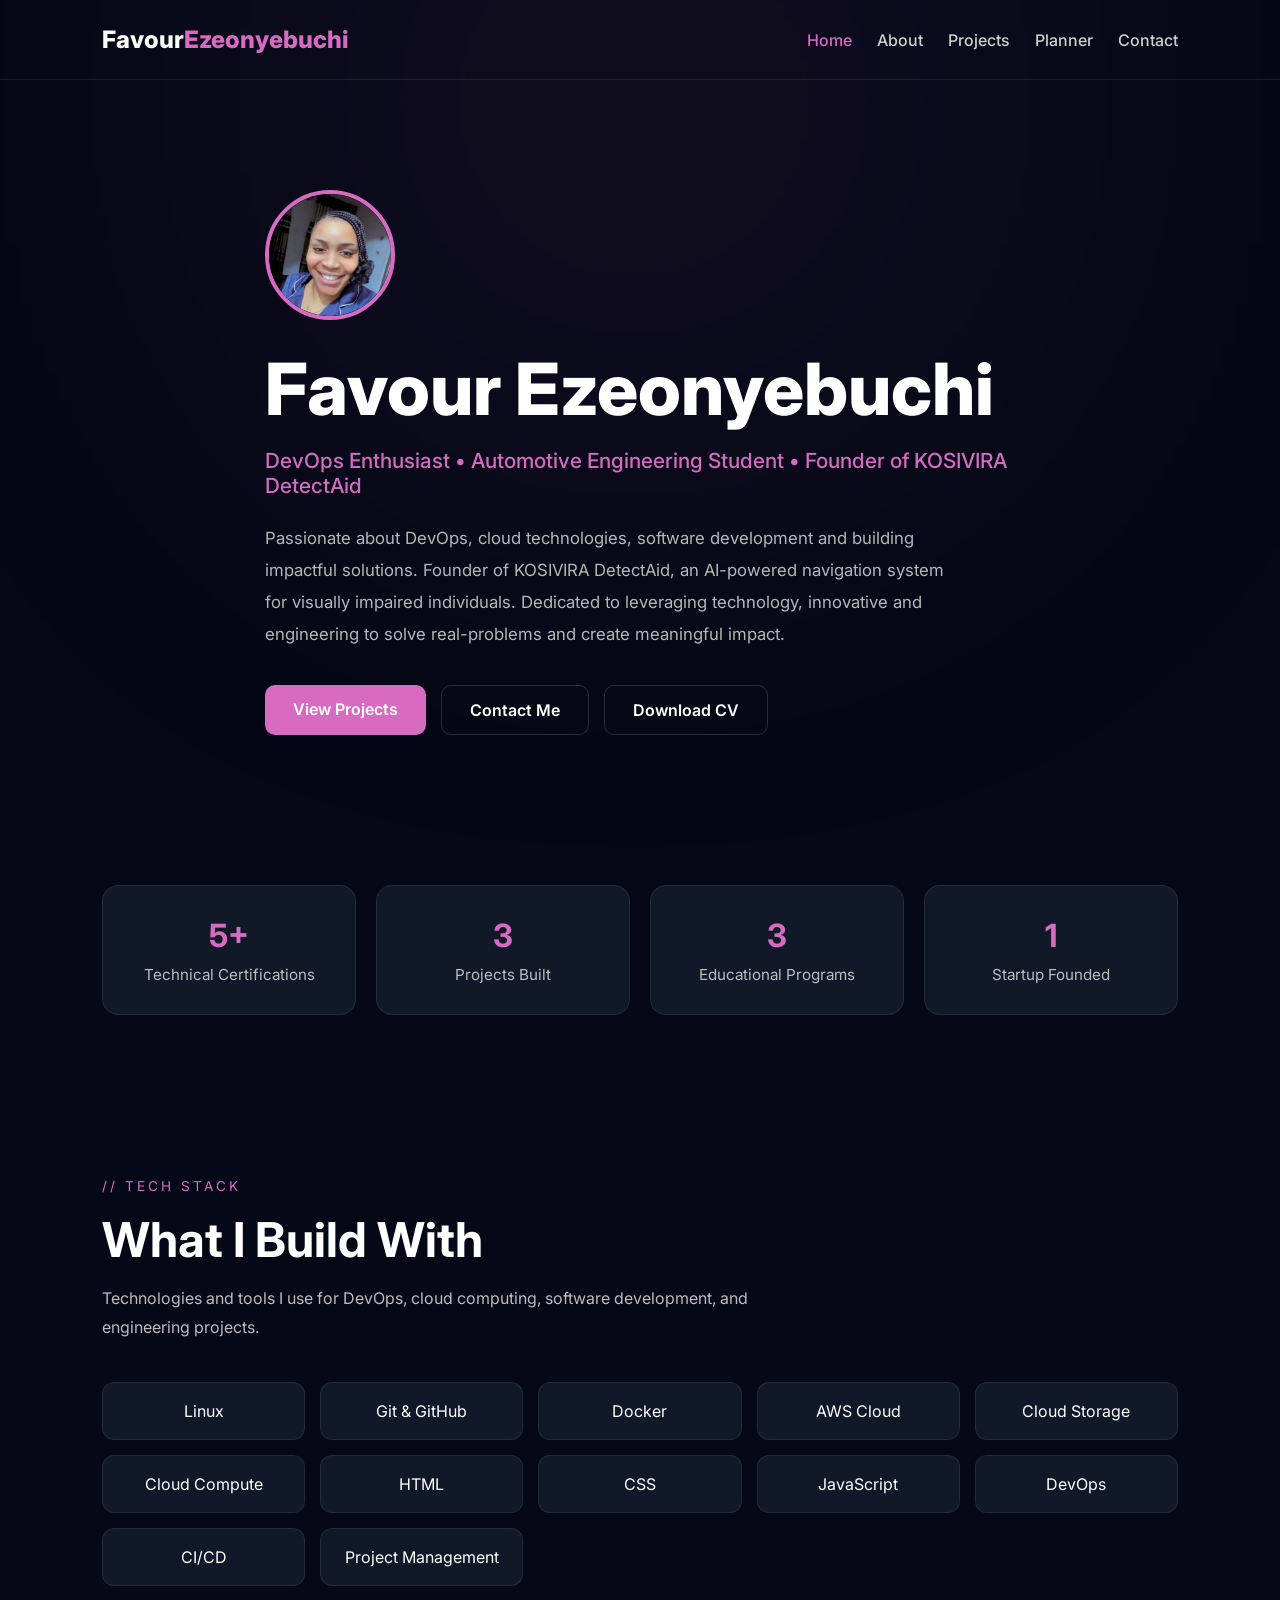
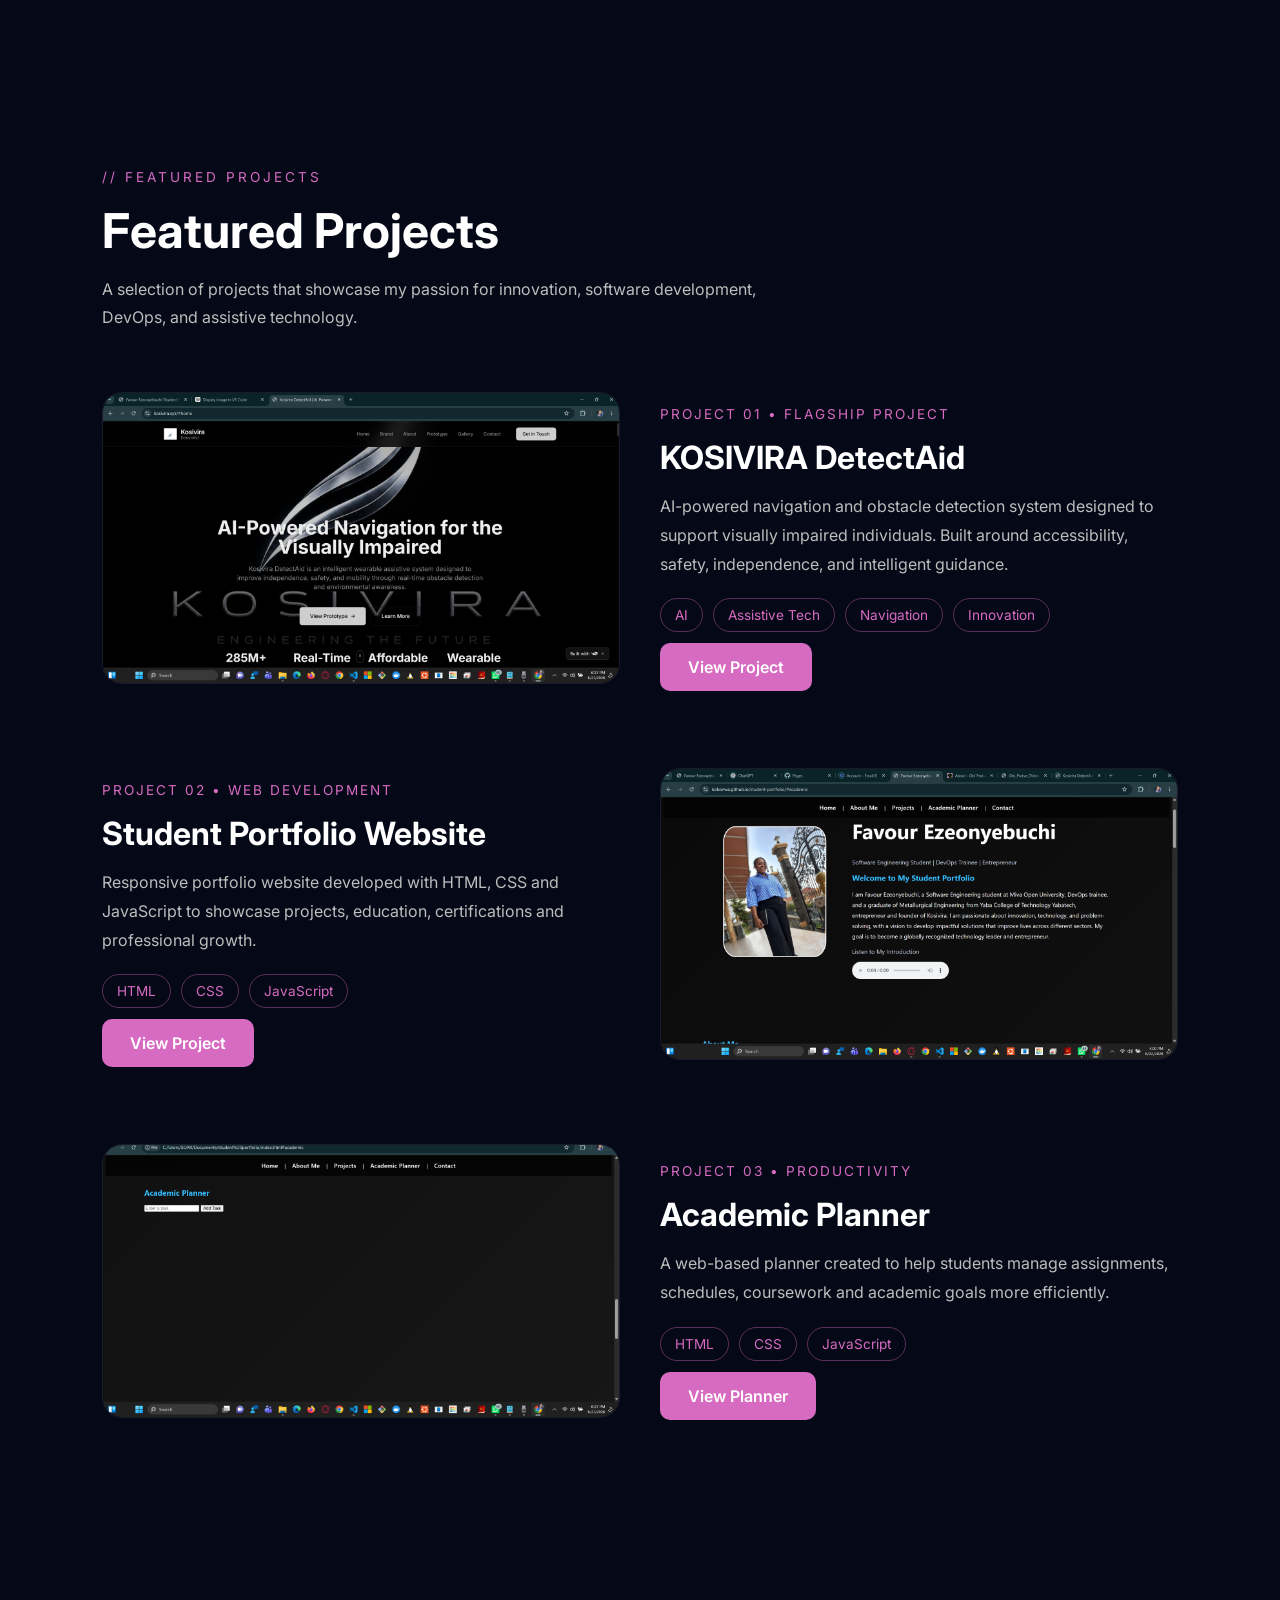
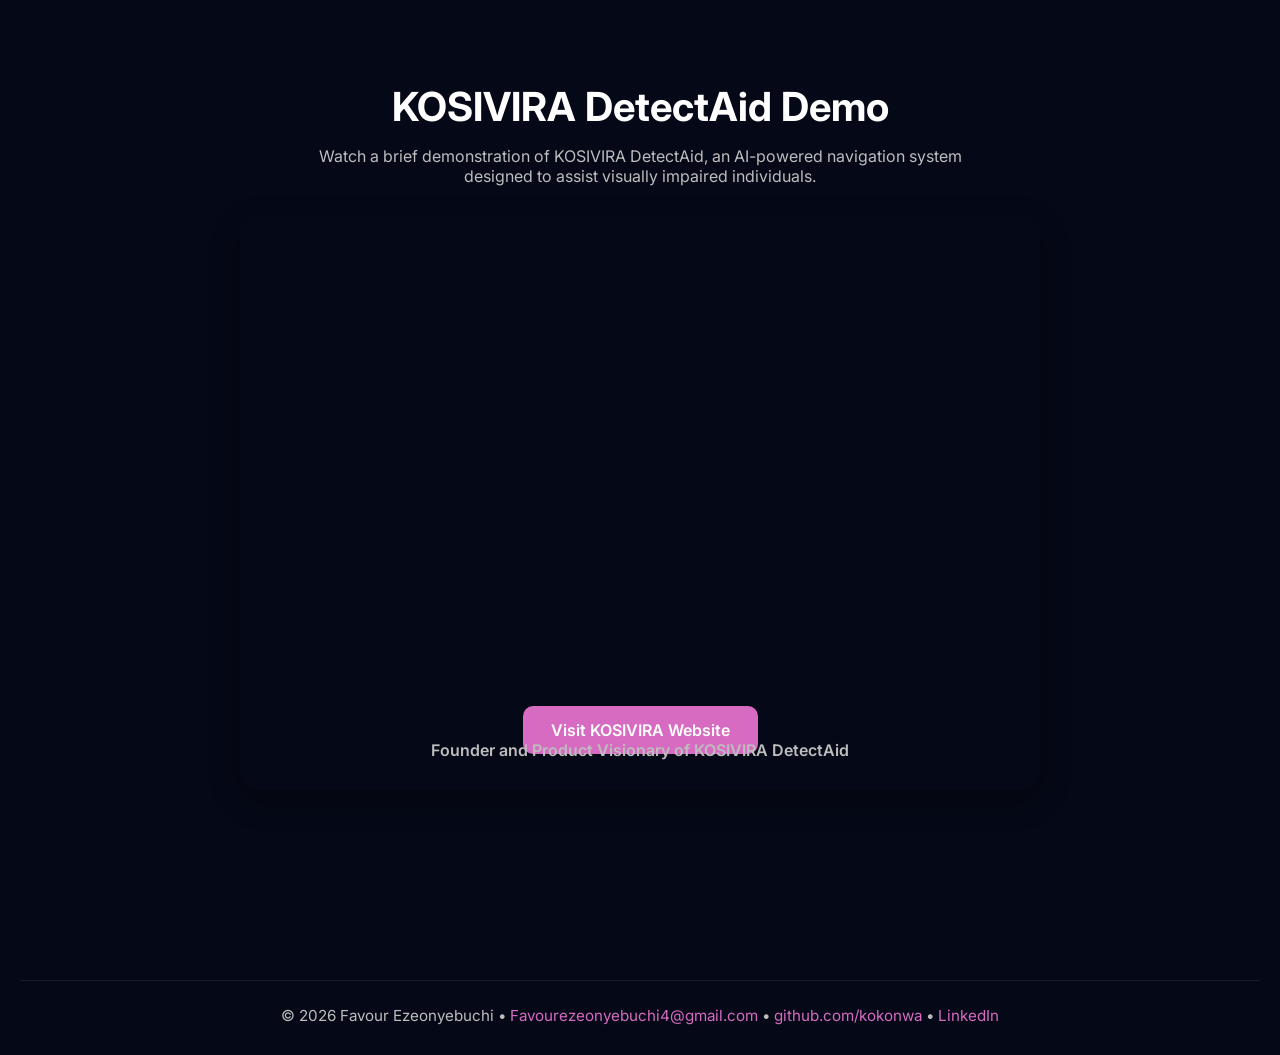
==== index.html @ b8145738 "Initial commit" ====
<!DOCTYPE html>
<html lang="en">
<head>
    <meta charset="UTF-8">
    <meta name="viewport" content="width=device-width, initial-scale=1.0">
    <title>Favour Ezeonyebuchi | Portfolio</title>

    <link rel="stylesheet" href="style.css">

    <link rel="preconnect" href="https://fonts.googleapis.com">
    <link href="https://fonts.googleapis.com/css2?family=Inter:wght@300;400;500;600;700;800&display=swap" rel="stylesheet">
</head>
<body>

    <!-- Navigation -->

    <nav class="navbar">
        <div class="logo">Favour<span>Ezeonyebuchi</span></div>

        <ul class="nav-links">
            <li><a href="index.html" class="active">Home</a></li>
            <li><a href="about.html">About</a></li>
            <li><a href="projects.html">Projects</a></li>
            <li><a href="planner.html">Planner</a></li>
            <li><a href="contact.html">Contact</a></li>
        </ul>
    </nav>

    <!-- Hero Section -->

    <section class="hero">

        <div class="hero-content">

            <img src="images/Favour-home.jpeg"
                 alt="Favour Ezeonyebuchi"
                 class="profile-image">

            <h1>
                Favour Ezeonyebuchi
            </h1>

            <h3>
                DevOps Enthusiast • Automotive Engineering Student • Founder of KOSIVIRA DetectAid 
            </h3>

            <p>
                Passionate about DevOps, cloud technologies,
                software development and building impactful
                solutions. Founder of KOSIVIRA DetectAid,
                an AI-powered navigation system for visually
                impaired individuals. Dedicated to leveraging 
                technology, innovative and engineering to 
                solve real-problems and create meaningful impact.
            </p>

            <div class="hero-buttons">

                <a href="projects.html" class="btn primary">
                    View Projects
                </a>

                <a href="contact.html" class="btn secondary">
                    Contact Me
                </a>

                <a href="images/favour-cv.pdf"
                   download
                   class="btn secondary">
                    Download CV
                </a>

            </div>

        </div>

    </section>

    <section class="stats-section">

        <div class="stat-card">
            <h2>5+</h2>
            <p>Technical Certifications</p>
        </div>

        <div class="stat-card">
            <h2>3</h2>
            <p>Projects Built</p>
        </div>

        <div class="stat-card">
            <h2>3</h2>
            <p>Educational Programs</p>
        </div>

        <div class="stat-card">
            <h2>1</h2>
            <p>Startup Founded</p>
        </div>

    </section>
    <section class="tech-stack">

    <div class="section-header">
        <span>// TECH STACK</span>
        <h2>What I Build With</h2>
        <p>
            Technologies and tools I use for DevOps,
            cloud computing, software development,
            and engineering projects.
        </p>
    </div>

    <div class="tech-grid">

        <div class="tech-item">Linux</div>
        <div class="tech-item">Git & GitHub</div>
        <div class="tech-item">Docker</div>
        <div class="tech-item">AWS Cloud</div>
        <div class="tech-item">Cloud Storage</div>
        <div class="tech-item">Cloud Compute</div>
        <div class="tech-item">HTML</div>
        <div class="tech-item">CSS</div>
        <div class="tech-item">JavaScript</div>
        <div class="tech-item">DevOps</div>
        <div class="tech-item">CI/CD</div>
        <div class="tech-item">Project Management</div>

    </div>

</section>
<section class="featured-projects">

    <div class="section-header">
        <span>// FEATURED PROJECTS</span>
        <h2>Featured Projects</h2>
        <p>
            A selection of projects that showcase my passion for
            innovation, software development, DevOps, and assistive technology.
        </p>
    </div>

    <!-- Project 1 -->

    <div class="project-card">

        <div class="project-image">
            <img src="images/kosivira-project.png" alt="KOSIVIRA DetectAid">
        </div>

        <div class="project-content">

            <span class="project-label">PROJECT 01 • FLAGSHIP PROJECT</span>

            <h3>KOSIVIRA DetectAid</h3>

            <p>
                AI-powered navigation and obstacle detection system
                designed to support visually impaired individuals.
                Built around accessibility, safety, independence,
                and intelligent guidance.
            </p>

            <div class="project-tags">
                <span>AI</span>
                <span>Assistive Tech</span>
                <span>Navigation</span>
                <span>Innovation</span>
            </div>

            <a href="https://www.kosivira.xyz/" target="_blank" class="btn primary">
                View Project
            </a>

        </div>

    </div>

    <!-- Project 2 -->

    <div class="project-card reverse">

        <div class="project-image">
            <img src="images/portfolio-project.png" alt="Portfolio Website">
        </div>

        <div class="project-content">

            <span class="project-label">PROJECT 02 • WEB DEVELOPMENT</span>

            <h3>Student Portfolio Website</h3>

            <p>
                Responsive portfolio website developed with
                HTML, CSS and JavaScript to showcase projects,
                education, certifications and professional growth.
            </p>

            <div class="project-tags">
                <span>HTML</span>
                <span>CSS</span>
                <span>JavaScript</span>
            </div>

            <a href="https://kokonwa.github.io/student-portfolio/#academic"
               target="_blank"
               class="btn primary">
                View Project
            </a>

        </div>

    </div>

    <!-- Project 3 -->

    <div class="project-card">

        <div class="project-image">
            <img src="images/planner-project.png" alt="Academic Planner">
        </div>

        <div class="project-content">

            <span class="project-label">PROJECT 03 • PRODUCTIVITY</span>

            <h3>Academic Planner</h3>

            <p>
                A web-based planner created to help students manage
                assignments, schedules, coursework and academic goals
                more efficiently.
            </p>

            <div class="project-tags">
                <span>HTML</span>
                <span>CSS</span>
                <span>JavaScript</span>
            </div>

            <a href="planner.html" class="btn primary">
                View Planner
            </a>

        </div>

    </div>

</section>
<section class="demo-section">

    <div class="section-title">
        <h2>KOSIVIRA DetectAid Demo</h2>
        <p>
            Watch a brief demonstration of KOSIVIRA DetectAid,
            an AI-powered navigation system designed to assist
            visually impaired individuals.
        </p>
    </div>

    <div class="video-container">
        <iframe
            src="https://www.loom.com/embed/b75181f7d6774d77bd6e27cc1fe0e1c7"
            frameborder="0"
            allowfullscreen>
        </iframe>
       

        <a href="https://www.kosivira.xyz/"
        target="_blank"
        class="btn primary">
        Visit KOSIVIRA Website
        </a>
        <p class="founder-note">
        Founder and Product Visionary of KOSIVIRA DetectAid
        </p>
    </div>

</section>

<footer class="footer">

    <div class="footer-line"></div>

    <p>
    © 2026 Favour Ezeonyebuchi •
    <a href="mailto:Favourezeonyebuchi4@gmail.com">
    Favourezeonyebuchi4@gmail.com
    </a>
    •
    <a href="https://github.com/kokonwa" target="_blank">
    github.com/kokonwa
    </a>
    •
    <a href="https://www.linkedin.com/in/favour-ezeonyebuchi-508a3025a" target="_blank">
    LinkedIn
    </a>
    </p>

</footer>
</body>
</html>
---- style.css ----
*{
    margin:0;
    padding:0;
    box-sizing:border-box;
    font-family:'Inter',sans-serif;
}

body{
    background:#050816;
    color:white;
}
body::before{
    content:"";
    position:fixed;
    width:500px;
    height:500px;
    background:#d76bc2;
    filter:blur(250px);
    opacity:0.15;
    top:-150px;
    left:30%;
    z-index:-1;
}

.navbar{
    display:flex;
    justify-content:space-between;
    align-items:center;
    padding:25px 8%;
    border-bottom:1px solid rgba(255,255,255,0.08);
}

.logo{
    font-size:1.5rem;
    font-weight:800;
}

.logo span{
    color:#d76bc2;
}

.nav-links{
    display:flex;
    gap:25px;
    list-style:none;
}

.nav-links a{
    text-decoration:none;
    color:#cfcfcf;
    font-weight:500;
    transition:0.3s;
}

.nav-links a:hover,
.nav-links .active{
    color:#d76bc2;
}

.hero{
    min-height:85vh;
    display:flex;
    align-items:center;
    justify-content:center;
    padding:60px 8%;
}

.hero-content{
    max-width:750px;
}

.profile-image{
    width:130px;
    height:130px;
    border-radius:50%;
    object-fit:cover;
    border:4px solid #d76bc2;
    margin-bottom:25px;
}

.hero h1{
    font-size:4.5rem;
    line-height:1.1;
    font-weight:800;
}

.hero h1 span{
    color:#d76bc2;
}

.hero h3{
    margin-top:20px;
    color:#d76bc2;
    font-size:1.3rem;
    font-weight:500;
}

.hero p{
    margin-top:25px;
    line-height:1.9;
    color:#b7b7b7;
    font-size:1.05rem;
    max-width:700px;
}

.hero-buttons{
    margin-top:35px;
    display:flex;
    gap:15px;
    flex-wrap:wrap;
}

.btn{
    text-decoration:none;
    padding:14px 28px;
    border-radius:10px;
    font-weight:600;
    transition:0.3s;
}

.primary{
    background:#d76bc2;
    color:white;
}

.primary:hover{
    transform:translateY(-3px);
}

.secondary{
    border:1px solid rgba(255,255,255,0.15);
    color:white;
}

.secondary:hover{
    background:#15192b;
}

@media(max-width:768px){

    .navbar{
        flex-direction:column;
        gap:20px;
    }

    .nav-links{
        flex-wrap:wrap;
        justify-content:center;
    }

    .hero h1{
        font-size:3rem;
    }

    .hero h3{
        font-size:1rem;
    }

}
.stats-section{
    display:grid;
    grid-template-columns:repeat(auto-fit,minmax(180px,1fr));
    gap:20px;
    padding:40px 8% 80px;
}

.stat-card{
    background:#111827;
    border:1px solid rgba(255,255,255,0.08);
    border-radius:16px;
    padding:30px;
    text-align:center;
    transition:0.3s;
}

.stat-card:hover{
    transform:translateY(-5px);
    border-color:#d76bc2;
}

.stat-card h2{
    color:#d76bc2;
    font-size:2rem;
    margin-bottom:10px;
}

.stat-card p{
    color:#bdbdbd;
    font-size:0.95rem;
}
.tech-stack{
    padding:80px 8%;
}

.section-header span{
    color:#d76bc2;
    letter-spacing:3px;
    font-size:0.85rem;
}

.section-header h2{
    font-size:3rem;
    margin:15px 0;
}

.section-header p{
    color:#bdbdbd;
    max-width:700px;
    line-height:1.8;
    margin-bottom:40px;
}

.tech-grid{
    display:grid;
    grid-template-columns:repeat(auto-fit,minmax(180px,1fr));
    gap:15px;
}

.tech-item{
    background:#111827;
    border:1px solid rgba(255,255,255,0.08);
    padding:18px;
    border-radius:12px;
    text-align:center;
    transition:0.3s;
}

.tech-item:hover{
    border-color:#d76bc2;
    transform:translateY(-3px);
}
.featured-projects{
    padding:100px 8%;
}

.project-card{
    display:grid;
    grid-template-columns:1fr 1fr;
    gap:40px;
    align-items:center;
    margin-top:60px;
    margin-bottom:80px;
}

.project-card.reverse{
    direction:rtl;
}

.project-card.reverse .project-content{
    direction:ltr;
}

.project-image img{
    width:100%;
    border-radius:20px;
    border:1px solid rgba(255,255,255,0.08);
}

.project-content h3{
    font-size:2rem;
    margin:15px 0;
}

.project-content p{
    color:#bdbdbd;
    line-height:1.8;
    margin-bottom:20px;
}

.project-label{
    color:#d76bc2;
    font-size:0.85rem;
    letter-spacing:2px;
}

.project-tags{
    display:flex;
    flex-wrap:wrap;
    gap:10px;
    margin-bottom:25px;
}

.project-tags span{
    padding:8px 14px;
    border:1px solid rgba(215,107,194,0.4);
    border-radius:999px;
    color:#d76bc2;
    font-size:0.85rem;
}

@media(max-width:900px){

    .project-card{
        grid-template-columns:1fr;
    }

    .project-card.reverse{
        direction:ltr;
    }

}
.demo-section{
    padding:80px 10%;
    text-align:center;
}

.demo-section h2{
    font-size:2.5rem;
    margin-bottom:15px;
}

.demo-section p{
    max-width:700px;
    margin:0 auto 30px;
    color:#bdbdbd;
}

.video-container{
    max-width:800px;
    margin:auto;
    border-radius:20px;
    overflow:hidden;
    box-shadow:0 10px 30px rgba(0,0,0,0.3);
}

.video-container iframe{
    width:100%;
    height:500px;
}
.founder-note{
    color:#d66bc3;
    font-weight:600;
    margin-bottom:25px;
}
/* ABOUT PAGE */

.about-page{
    max-width:1200px;
    margin:auto;
    padding:80px 8%;
}

.about-header{
    margin-bottom:60px;
}

.about-tag{
    color:#d76bc2;
    letter-spacing:3px;
    font-size:0.85rem;
}

.about-header h1{
    font-size:3.5rem;
    max-width:650px;
    margin:15px 0;
}

.about-intro{
    max-width:700px;
    color:#bdbdbd;
    line-height:1.8;
}

.about-grid{
    display:grid;
    grid-template-columns:350px 1fr;
    gap:60px;
    align-items:start;
}

.about-photo{
    width:100%;
    max-width:350px;
    border-radius:20px;
    border:1px solid rgba(255,255,255,0.08);
}

.info-list{
    margin-top:25px;
}

.info-list h3{
    color:#d76bc2;
    margin-bottom:15px;
}

.info-list p{
    margin-bottom:12px;
    color:#cfcfcf;
}

.about-right h2{
    color:#d76bc2;
    margin-bottom:15px;
    margin-top:35px;
}

.about-right p{
    color:#cfcfcf;
    line-height:1.8;
    margin-bottom:15px;
}

.about-right ul{
    padding-left:20px;
}

.about-right li{
    margin-bottom:10px;
    color:#cfcfcf;
}

@media(max-width:900px){

    .about-grid{
        grid-template-columns:1fr;
    }

    .about-header h1{
        font-size:2.5rem;
    }

    .about-photo{
        max-width:280px;
    }
}
.info-list a{
    color:#d76bc2;
    text-decoration:none;
    transition:0.3s;
}

.info-list a:hover{
    text-decoration:underline;
    color:#ffffff;
}
.planner-dashboard{
max-width:1200px;
margin:auto;
padding:80px 8%;
}

.planner-header{
text-align:center;
margin-bottom:50px;
}

.planner-header span{
color:#d76bc2;
letter-spacing:3px;
font-size:0.85rem;
}

.planner-header h1{
font-size:3rem;
margin:15px 0;
}

.planner-header p{
color:#bdbdbd;
max-width:700px;
margin:auto;
line-height:1.8;
}

.planner-stats{
display:grid;
grid-template-columns:repeat(3,1fr);
gap:20px;
margin-bottom:40px;
}

.planner-stat{
background:#111827;
padding:25px;
border-radius:16px;
text-align:center;
border:1px solid rgba(255,255,255,0.08);
}

.planner-stat h2{
color:#d76bc2;
font-size:2rem;
}

.planner-grid{
display:grid;
grid-template-columns:350px 1fr;
gap:30px;
}

.planner-form{
background:#111827;
padding:25px;
border-radius:16px;
border:1px solid rgba(255,255,255,0.08);
}

.planner-form h3{
margin-bottom:20px;
}

.planner-form input,
.planner-form select,
.planner-form textarea{
width:100%;
padding:14px;
margin-bottom:15px;
border:none;
border-radius:10px;
background:#050816;
color:white;
}

.planner-form textarea{
min-height:120px;
resize:none;
}

.planner-btn{
width:100%;
padding:15px;
background:#d76bc2;
color:white;
border:none;
border-radius:10px;
cursor:pointer;
font-weight:600;
}

.planner-tasks{
background:#111827;
padding:25px;
border-radius:16px;
border:1px solid rgba(255,255,255,0.08);
}

.task-top{
display:flex;
justify-content:space-between;
align-items:center;
margin-bottom:25px;
}

.task-filters{
display:flex;
gap:10px;
}

.task-filters button{
padding:10px 15px;
border:none;
border-radius:8px;
background:#1f2937;
color:white;
cursor:pointer;
}

.task-item{
background:#050816;
padding:20px;
border-radius:12px;
margin-bottom:15px;
}

.task-item.completed{
opacity:0.6;
text-decoration:line-through;
}

.task-actions{
margin-top:15px;
display:flex;
gap:10px;
}

.complete-btn{
background:#22c55e;
border:none;
color:white;
padding:10px 15px;
border-radius:8px;
cursor:pointer;
}

.delete-btn{
background:#ef4444;
border:none;
color:white;
padding:10px 15px;
border-radius:8px;
cursor:pointer;
}

@media(max-width:900px){

.planner-grid{
    grid-template-columns:1fr;
}

.planner-stats{
    grid-template-columns:1fr;
}
}
.contact-page{
max-width:1200px;
margin:auto;
padding:80px 8%;
display:grid;
grid-template-columns:1fr 1fr;
gap:60px;
}

.contact-tag{
color:#d76bc2;
letter-spacing:3px;
font-size:0.85rem;
}

.contact-left h1{
font-size:4rem;
margin:15px 0;
}

.contact-intro{
color:#bdbdbd;
line-height:1.8;
margin-bottom:40px;
}

.contact-info{
display:flex;
flex-direction:column;
gap:20px;
}

.contact-item h4{
color:#d76bc2;
margin-bottom:5px;
}

.contact-item a,
.contact-item p{
color:#cfcfcf;
text-decoration:none;
}

.contact-item a:hover{
color:#d76bc2;
}

.availability-card{
margin-top:40px;
padding:25px;
background:#111827;
border:1px solid rgba(255,255,255,0.08);
border-radius:16px;
}

.availability-card h3{
color:#d76bc2;
margin-bottom:10px;
}

.contact-form-card{
background:#111827;
border:1px solid rgba(255,255,255,0.08);
border-radius:20px;
padding:40px;
}

.contact-form-card h2{
margin-bottom:25px;
}

.contact-form-card form{
display:flex;
flex-direction:column;
gap:15px;
}

.contact-form-card input,
.contact-form-card textarea{
padding:15px;
background:#0b1220;
border:1px solid rgba(255,255,255,0.08);
border-radius:10px;
color:white;
}

.contact-form-card input:focus,
.contact-form-card textarea:focus{
outline:none;
border-color:#d76bc2;
}

.contact-form-card button{
margin-top:10px;
border:none;
cursor:pointer;
}

@media(max-width:900px){

.contact-page{
grid-template-columns:1fr;
}

.contact-left h1{
font-size:3rem;
}

}
.footer{
margin-top:80px;
text-align:center;
padding:30px 20px;
}

.footer-line{
width:100%;
height:1px;
background:rgba(255,255,255,0.08);
margin-bottom:25px;
}

.footer p{
color:#bdbdbd;
font-size:0.95rem;
}

.footer a{
color:#d76bc2;
text-decoration:none;
}

.footer a:hover{
text-decoration:underline;
}
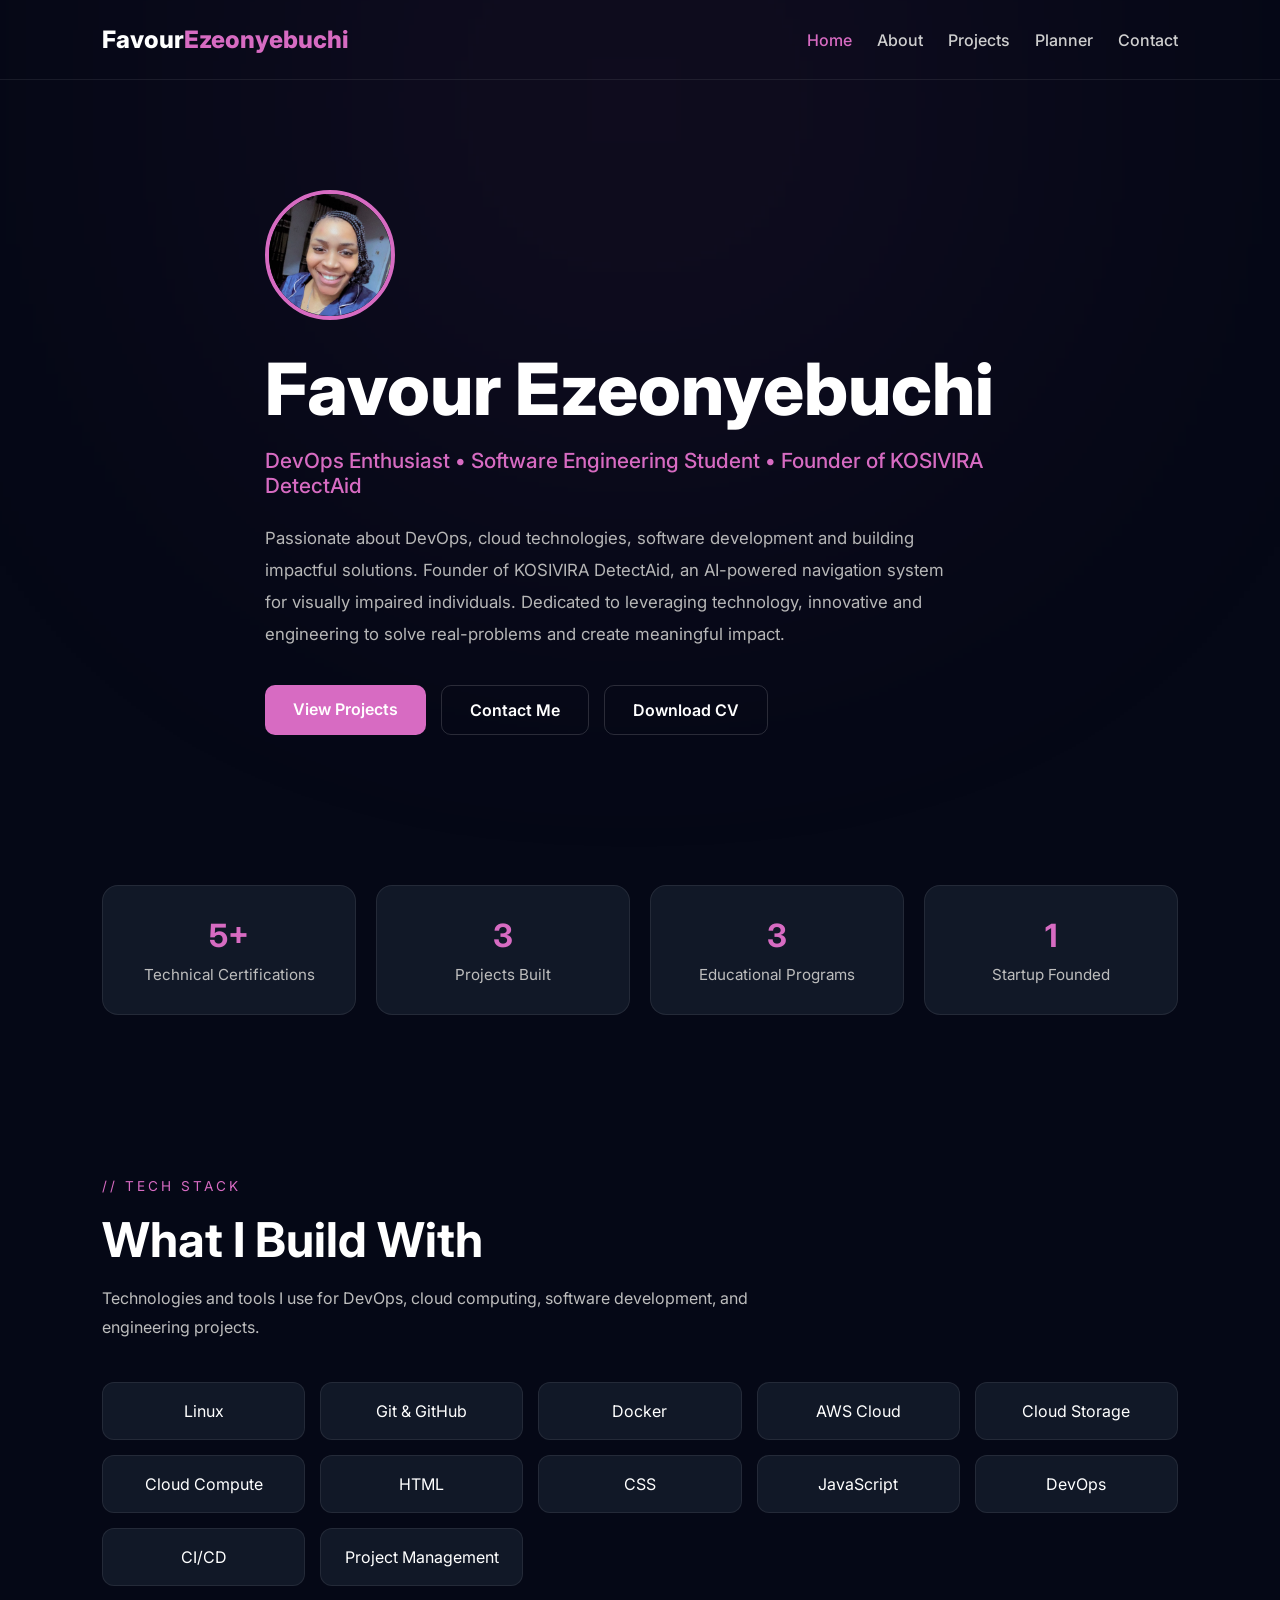
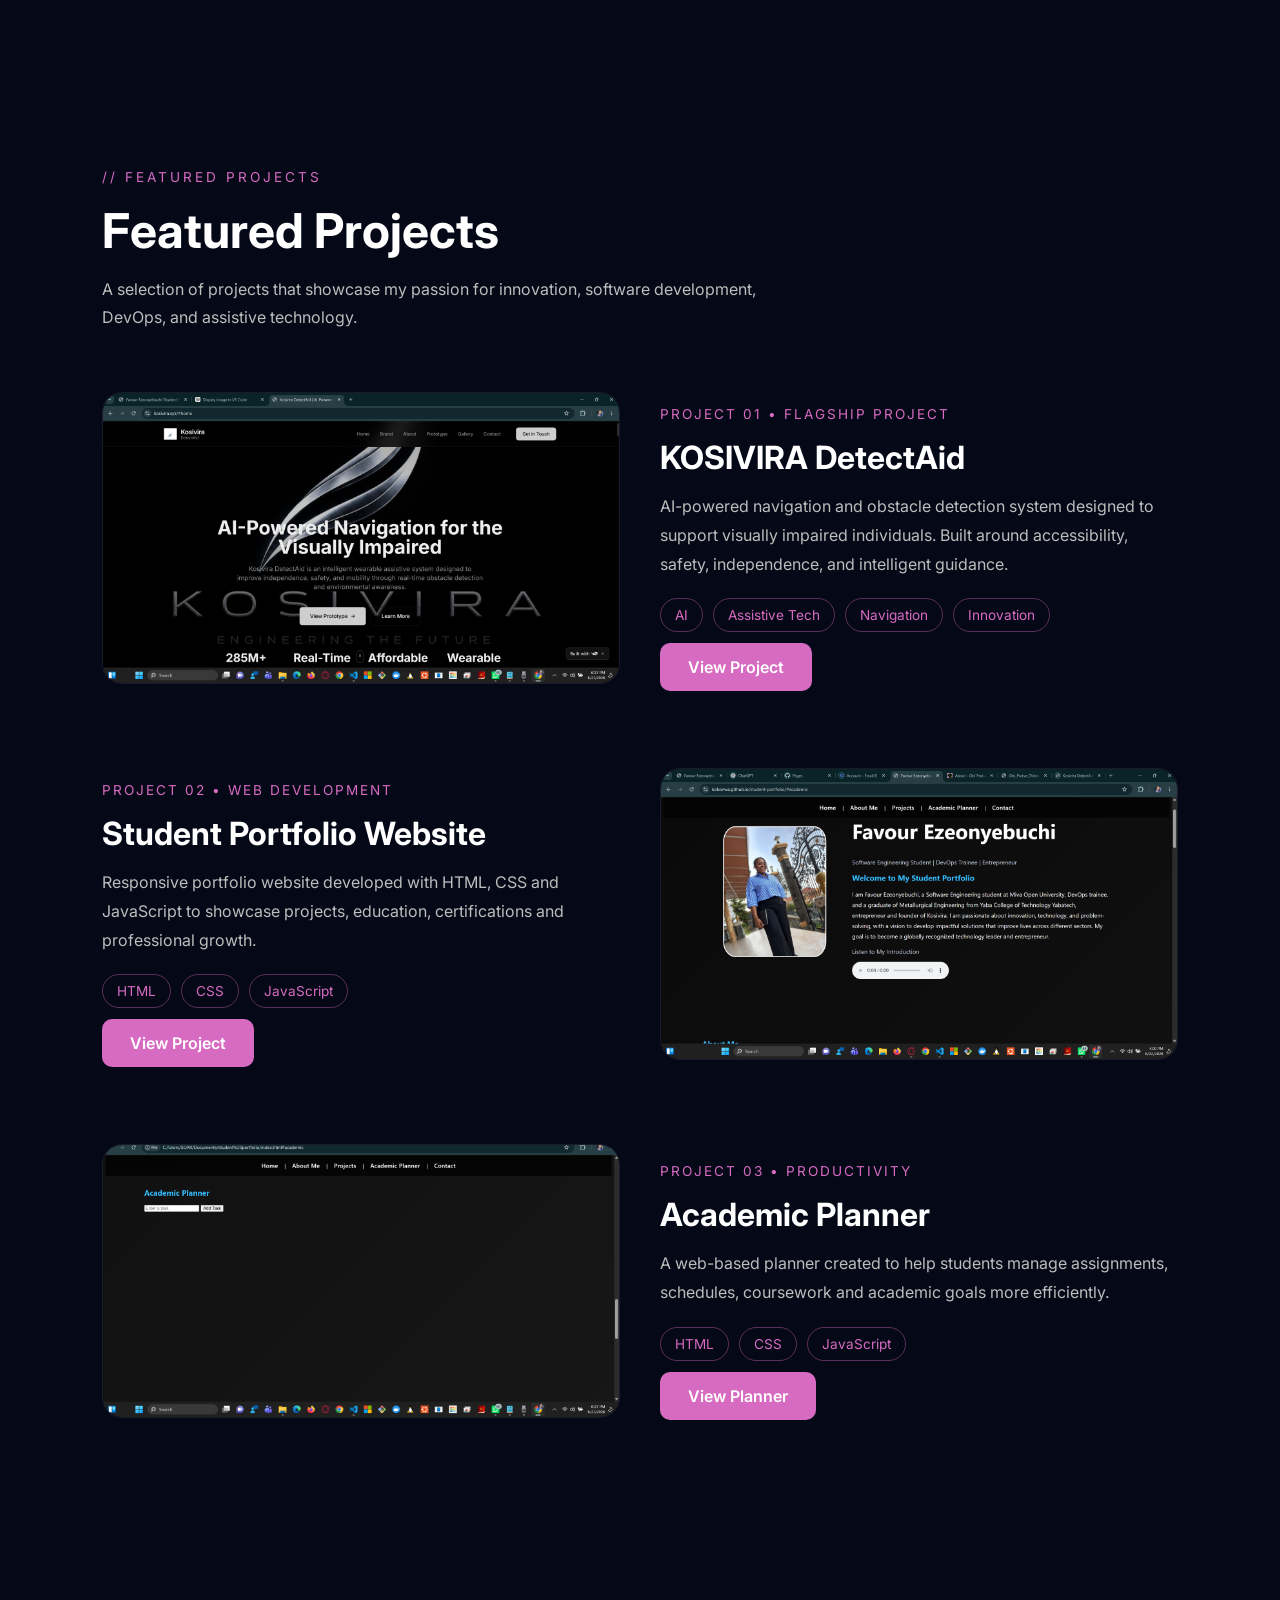
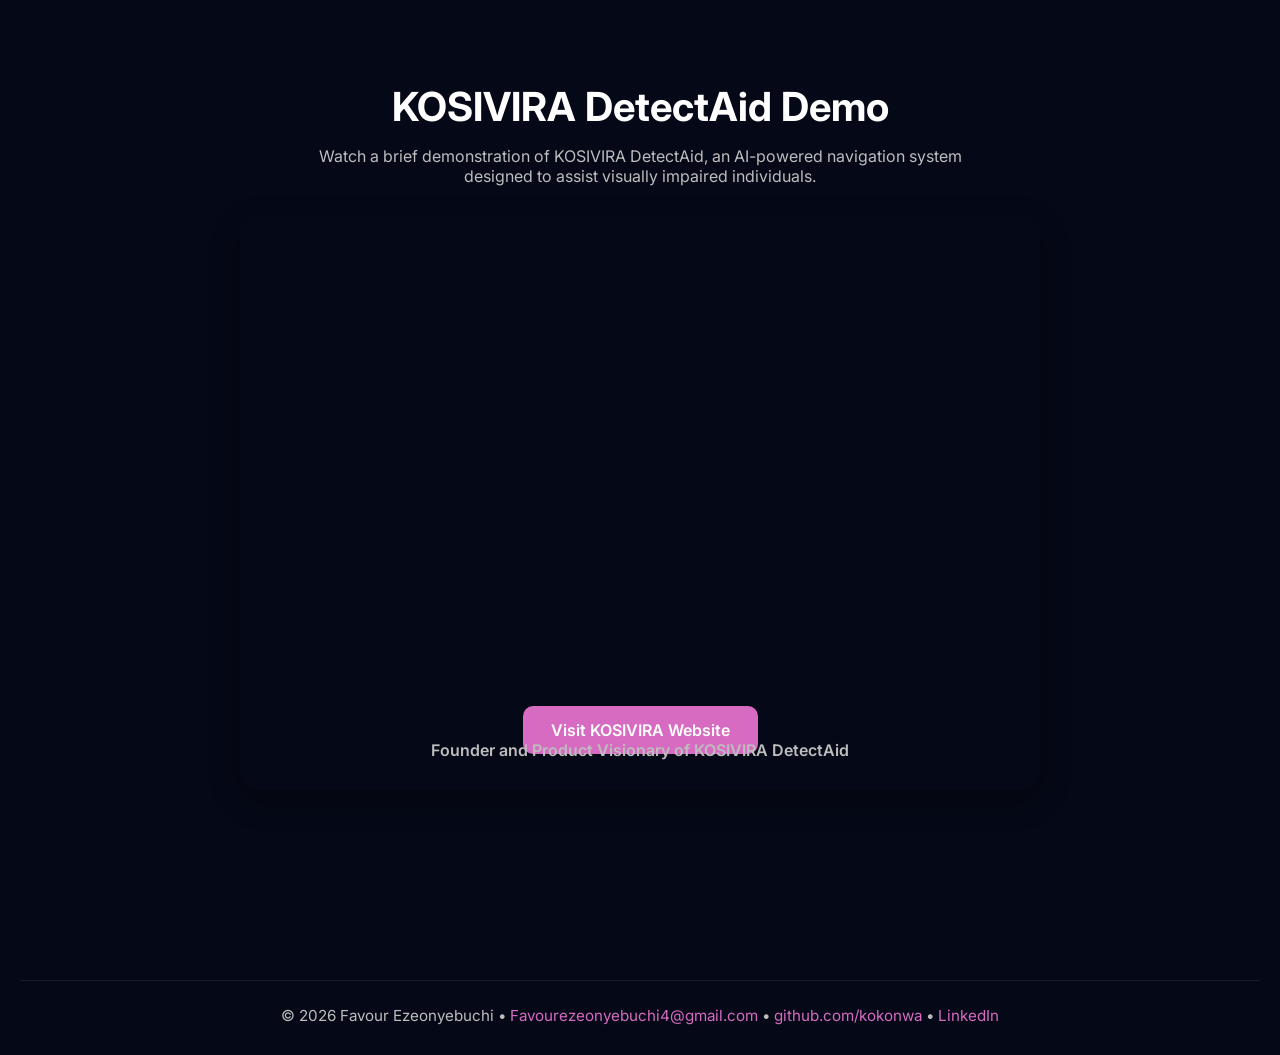
==== commit 6326a8da: "Update index.html" ====
--- a/index.html
+++ b/index.html
@@ -41,7 +41,7 @@
             </h1>
 
             <h3>
-                DevOps Enthusiast • Automotive Engineering Student • Founder of KOSIVIRA DetectAid 
+                DevOps Enthusiast • Software Engineering Student • Founder of KOSIVIRA DetectAid 
             </h3>
 
             <p>
@@ -299,4 +299,4 @@
 
 </footer>
 </body>
-</html>+</html>
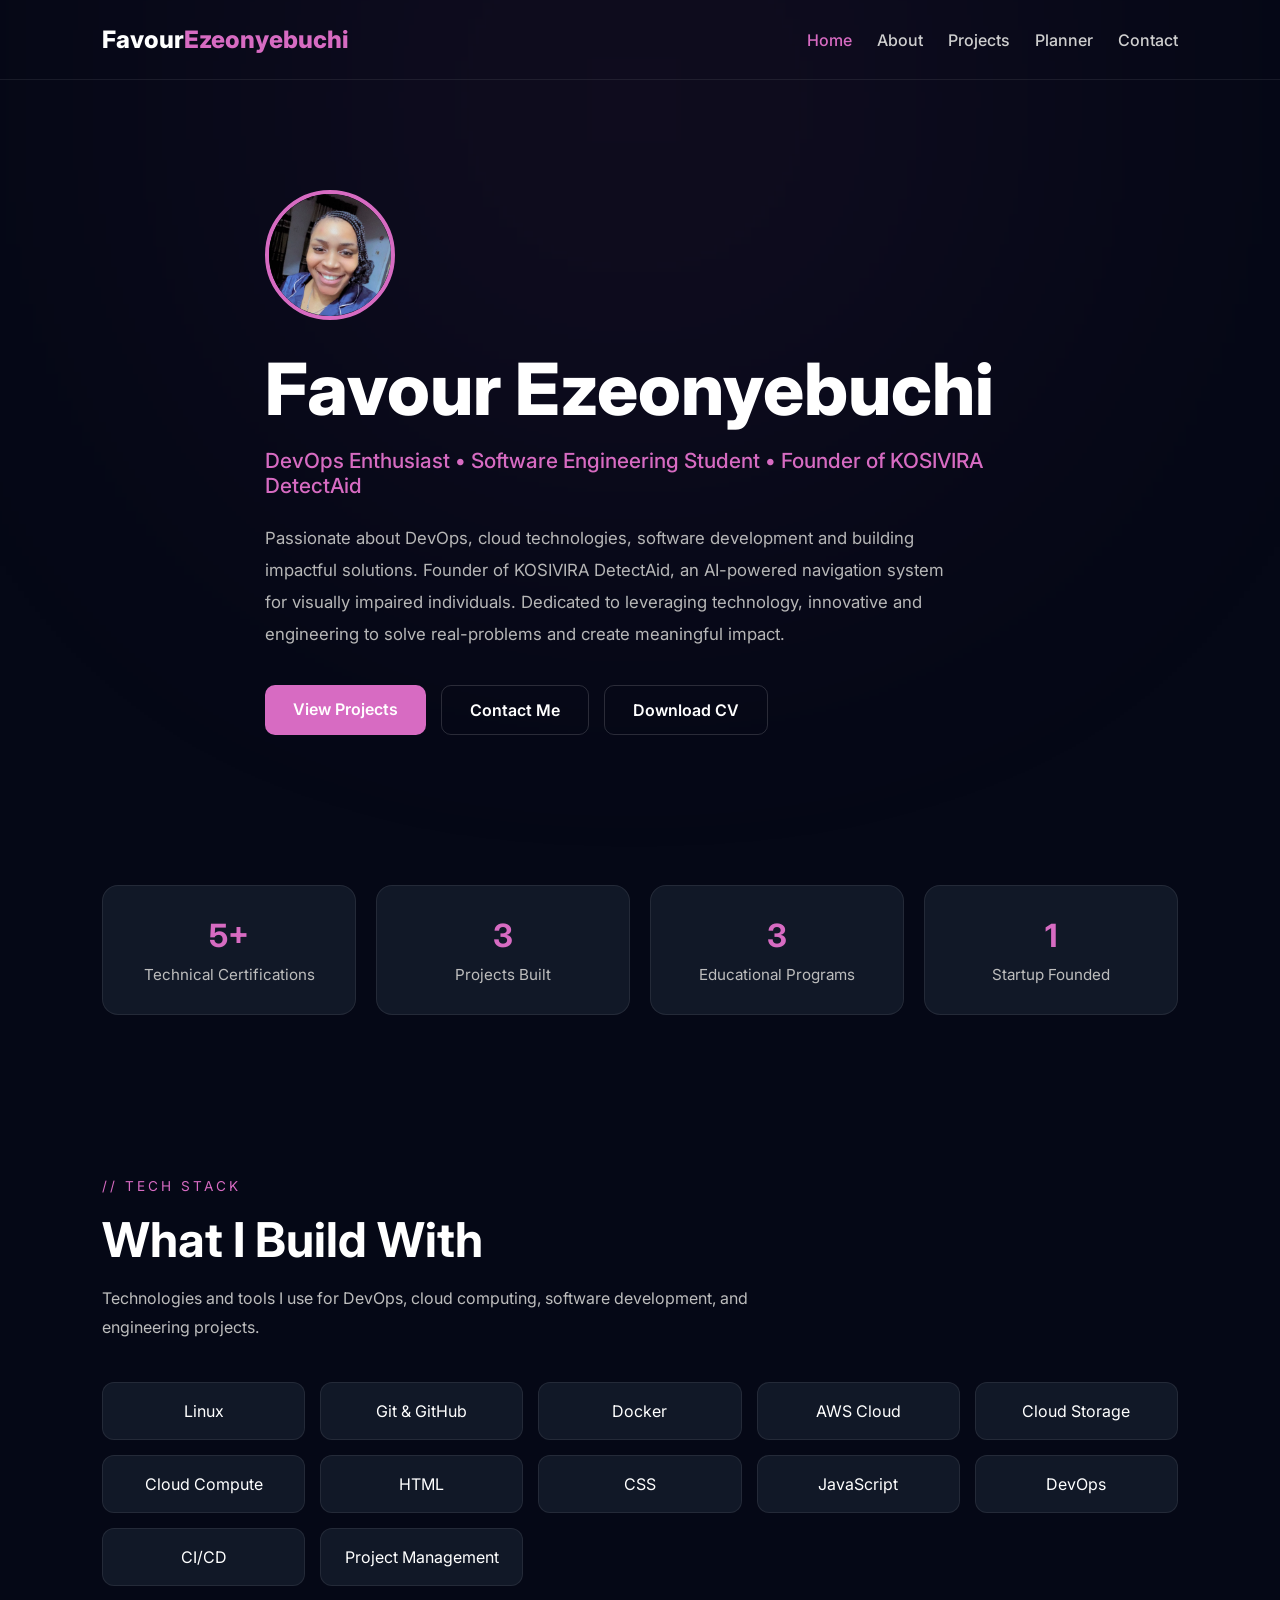
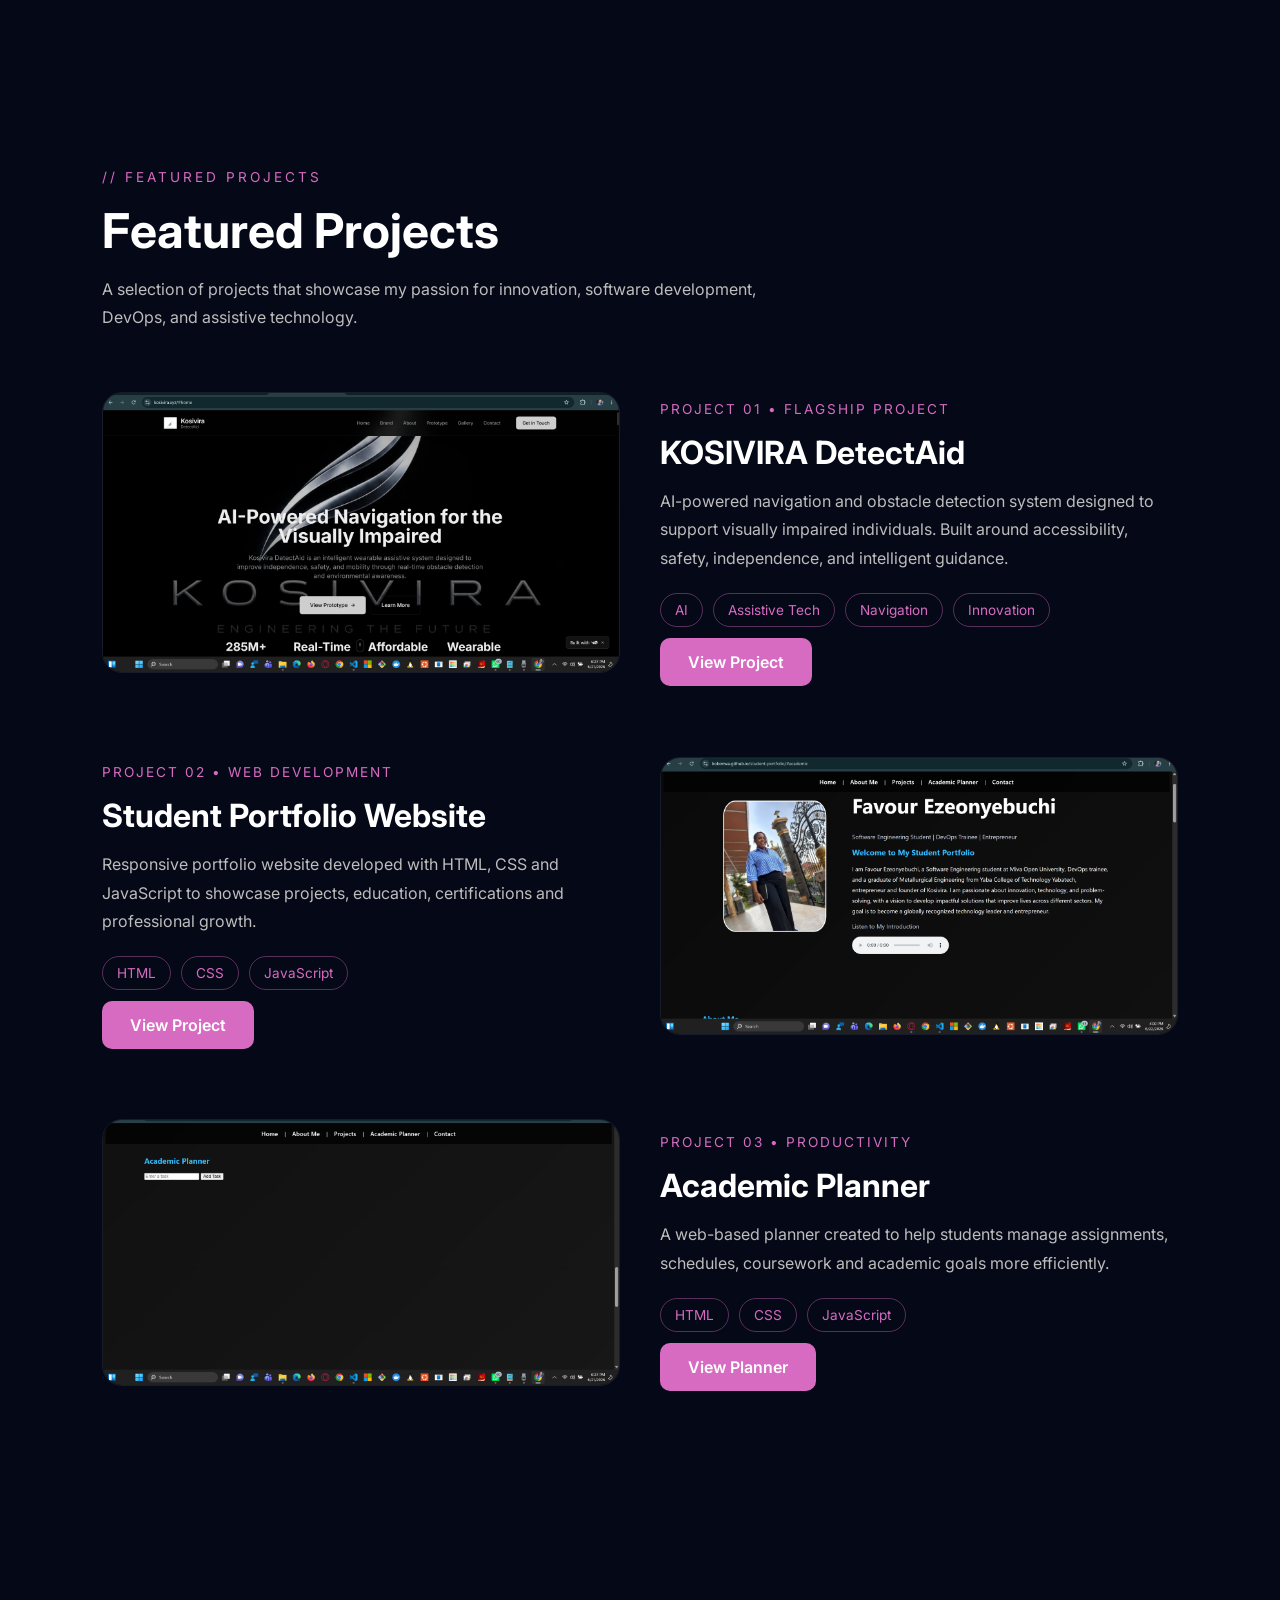
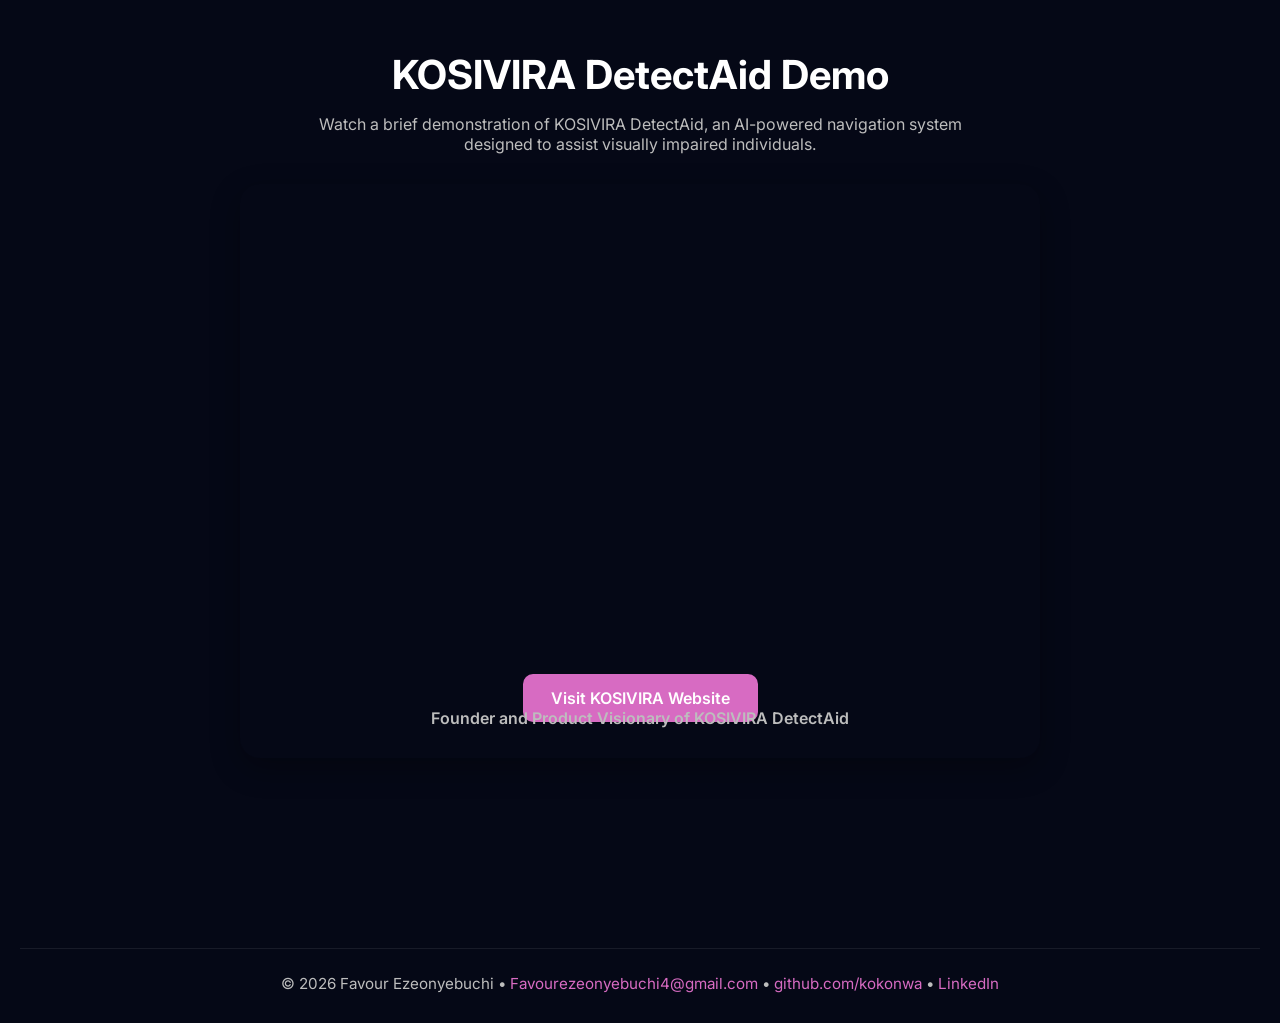
==== commit 0b3838d7: "Initial commit" ====
--- a/index.html
+++ b/index.html
@@ -299,4 +299,4 @@
 
 </footer>
 </body>
-</html>
+</html>
